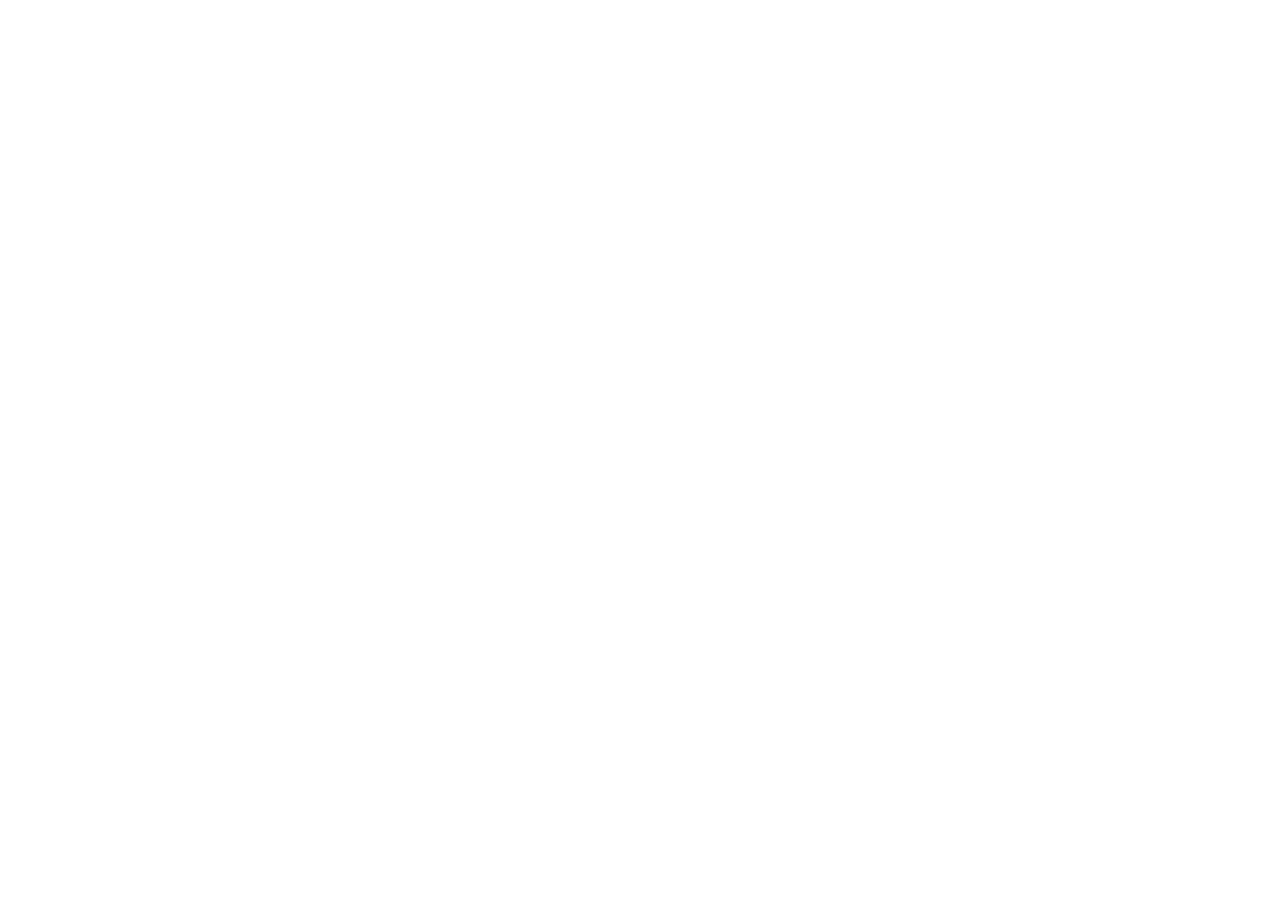
==== contactpage.html @ 4d077970 "bestanden aangemaakt" ====
<!DOCTYPE html>
<html lang="en">
<head>
    <meta charset="UTF-8">
    <meta http-equiv="X-UA-Compatible" content="IE=edge">
    <meta name="viewport" content="width=device-width, initial-scale=1.0">
    <title>Document</title>
    <link rel="stylesheet" href="styles/style.css">
</head>
<body>
    
    <script src="scripts/script.js"></script>
</body>
</html>
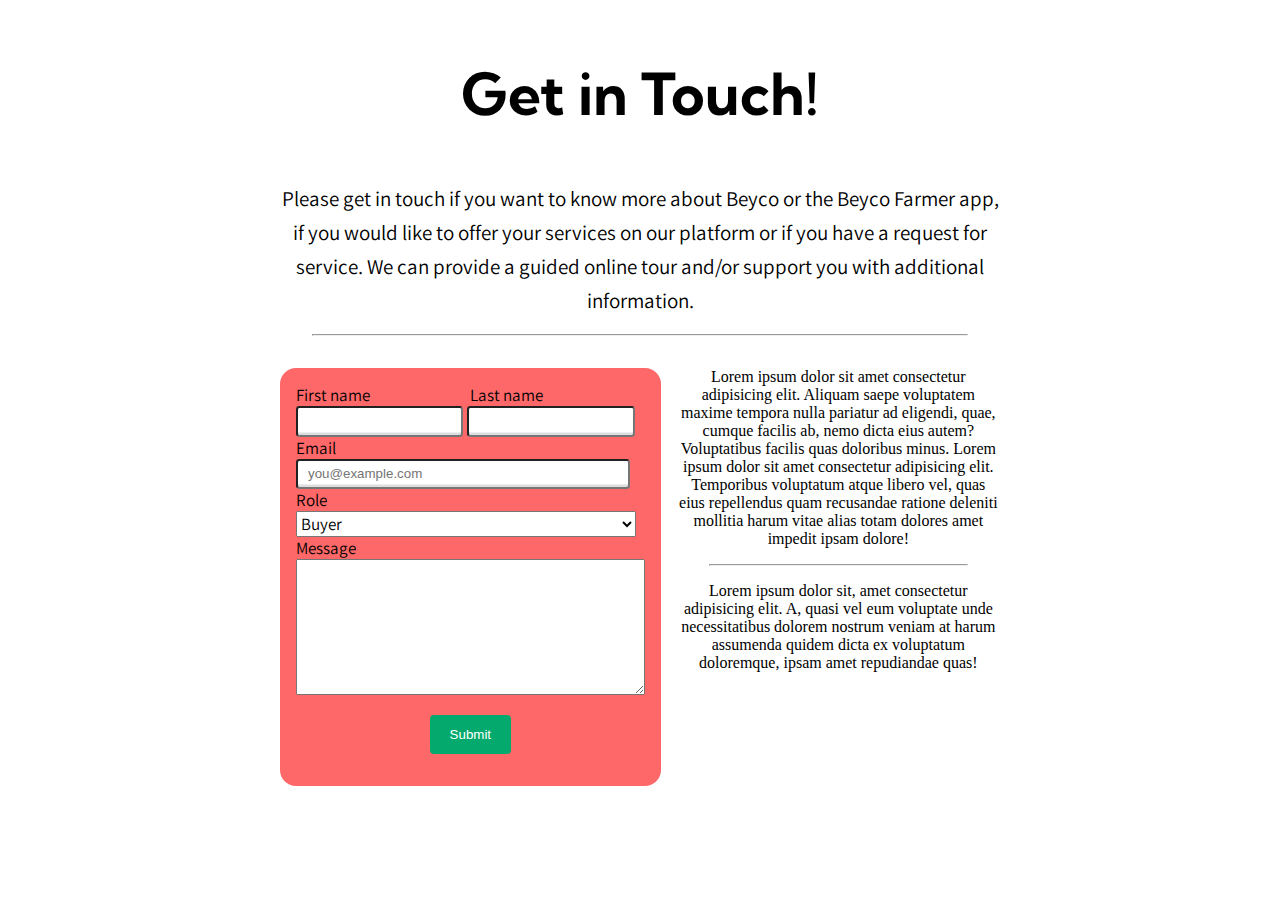
==== commit ec844421: "." ====
--- a/contactpage.html
+++ b/contactpage.html
@@ -1,5 +1,6 @@
 <!DOCTYPE html>
 <html lang="en">
+
 <head>
     <meta charset="UTF-8">
     <meta http-equiv="X-UA-Compatible" content="IE=edge">
@@ -7,8 +8,63 @@
     <title>Document</title>
     <link rel="stylesheet" href="styles/style.css">
 </head>
+
 <body>
-    
+
+    <main>
+
+
+        <div class="grid-item-1">
+            <h1 id="title">Get in Touch!</h1>
+            <p id="intro">Please get in touch if you want to know more about Beyco or the Beyco Farmer app, if you
+                would like to offer your services on our platform or if you have a request for service. We can
+                provide a guided online tour and/or support you with additional information.</p>
+            <hr class="line">
+        </div>
+        <div class="grid-item-2">
+
+            <form>
+                <div id="name">
+                    <label class="label"> First name</label>
+
+                    <label class="label"> Last name</label>
+                    <!-- <input type="text" class="input"> -->
+                </div>
+                <input type="text" class="input">
+                <input type="text" class="input">
+                <label class="label">Email</label>
+                <input type="email" class="input1" placeholder="you@example.com">
+                <label class="label">Role</label>
+                <select id="role" name="Role">
+                <option value="Buyer">Buyer</option>
+                <option value="Seller">Seller</option>
+                <option value="Trader">Trader</option>
+            </select>
+                <!-- <input type="text" class="input"> -->
+                <label class="label">Message</label>
+                <textarea id="subject" name="subject" placeholder="Write something..">
+                </textarea>
+                <div id="name1">
+                <input type="submit">
+                </div>
+            </form>
+
+        </div>
+        <section class="grid-item-3">Lorem ipsum dolor sit amet consectetur adipisicing elit. Aliquam saepe
+            voluptatem maxime tempora nulla pariatur ad eligendi, quae, cumque facilis ab, nemo dicta eius autem?
+            Voluptatibus facilis quas doloribus minus. Lorem ipsum dolor sit amet consectetur adipisicing elit.
+            Temporibus voluptatum atque libero vel, quas eius repellendus quam recusandae ratione deleniti mollitia
+            harum vitae alias totam dolores amet impedit ipsam dolore!
+            <hr class="line"> Lorem ipsum dolor sit, amet consectetur adipisicing elit. A, quasi vel eum voluptate unde
+            necessitatibus dolorem nostrum veniam at harum assumenda quidem dicta ex voluptatum doloremque, ipsam amet
+            repudiandae quas! </section>
+
+
+
+
+    </main>
+
     <script src="scripts/script.js"></script>
 </body>
+
 </html>--- a/styles/style.css
+++ b/styles/style.css
@@ -0,0 +1,150 @@
+@import url('https://fonts.googleapis.com/css2?family=Kumbh+Sans&display=swap');
+@import url('https://fonts.googleapis.com/css2?family=Assistant&display=swap');
+
+* {
+    margin: 0;
+    padding: 0;
+
+}
+
+
+
+main {
+    display: grid;
+    grid-template-columns: 1fr 1fr;
+    grid-gap: 1em;
+    width: 45em;
+    margin: 0 auto;
+    padding-top: 4em;
+
+
+}
+
+#title {
+    font-family: 'Kumbh Sans', sans-serif;
+    font-size: 58px;
+    line-height: 60px;
+    letter-spacing: 3%;
+    padding-bottom: 1em;
+
+}
+
+#intro {
+    font-family: 'Assistant', sans-serif;
+    font-size: 21px;
+    line-height: 34px;
+
+}
+
+.line {
+
+    margin: 1em 2em 1em 2em;
+}
+
+
+.grid-item-1 {
+
+    text-align: center;
+    grid-column-start: 1;
+    grid-column-end: 3;
+
+}
+
+.input {
+    /* display: flex; */
+    /* flex-direction: row; */
+    align-items: flex-start;
+    /* background: #FFFFFF; */
+    box-shadow: inset 0px -2.5px 0px #DDDEE0;
+    border-radius: 3.4px;
+    width: 10em;
+    height: 2em;
+    padding-left: 30px;
+    /* flex: 1; */
+}
+
+ .input1 {
+    /* display: flex; */
+    /* flex-direction: row; */
+
+    /* background: #FFFFFF; */
+    box-shadow: inset 0px -2.5px 0px #DDDEE0;
+    border-radius: 3.4px;
+    width: 24em;
+    height: 2em;
+    padding-left: 10px;
+    /* flex: 1; */
+} 
+
+.label {
+
+    display: flex;
+    font-family: 'Assistant', sans-serif;
+    font-size: 17px;
+    line-height: 22px;
+    flex: 1;
+}
+
+select{
+    display: flex;
+    font-family: 'Assistant', sans-serif;
+    font-size: 17px;
+    line-height: 22px;
+    flex: 1;
+    width: 20em;
+}
+
+#name {
+    display: flex;
+    /* justify-content: center; */
+   
+}
+#name1 {
+    display: flex;
+    justify-content: center;
+    margin: 1em;
+}
+
+textarea {
+    min-width: 26em;
+    min-height: 10em;
+    max-width: 26em;
+    max-height: 11em;
+
+}
+
+input[type=submit] {
+    background-color: #04AA6D;
+    color: white;
+    padding: 12px 20px;
+    border: none;
+    border-radius: 4px;
+    cursor: pointer;
+   
+  }
+
+
+
+
+
+
+
+
+
+
+.grid-item-2 {
+    background-color: rgba(255, 66, 66, 0.8);
+    /* text-align: center; */
+    display: flex;
+    /* flex-direction: row; */
+    padding: 1em;
+    border-radius: 1em;
+}
+
+.grid-item-3 {
+    /* background-color: rgba(255, 0, 0, 0.8); */
+    /* border: 1px solid rgba(0, 0, 0, 0.8); */
+
+
+    text-align: center;
+}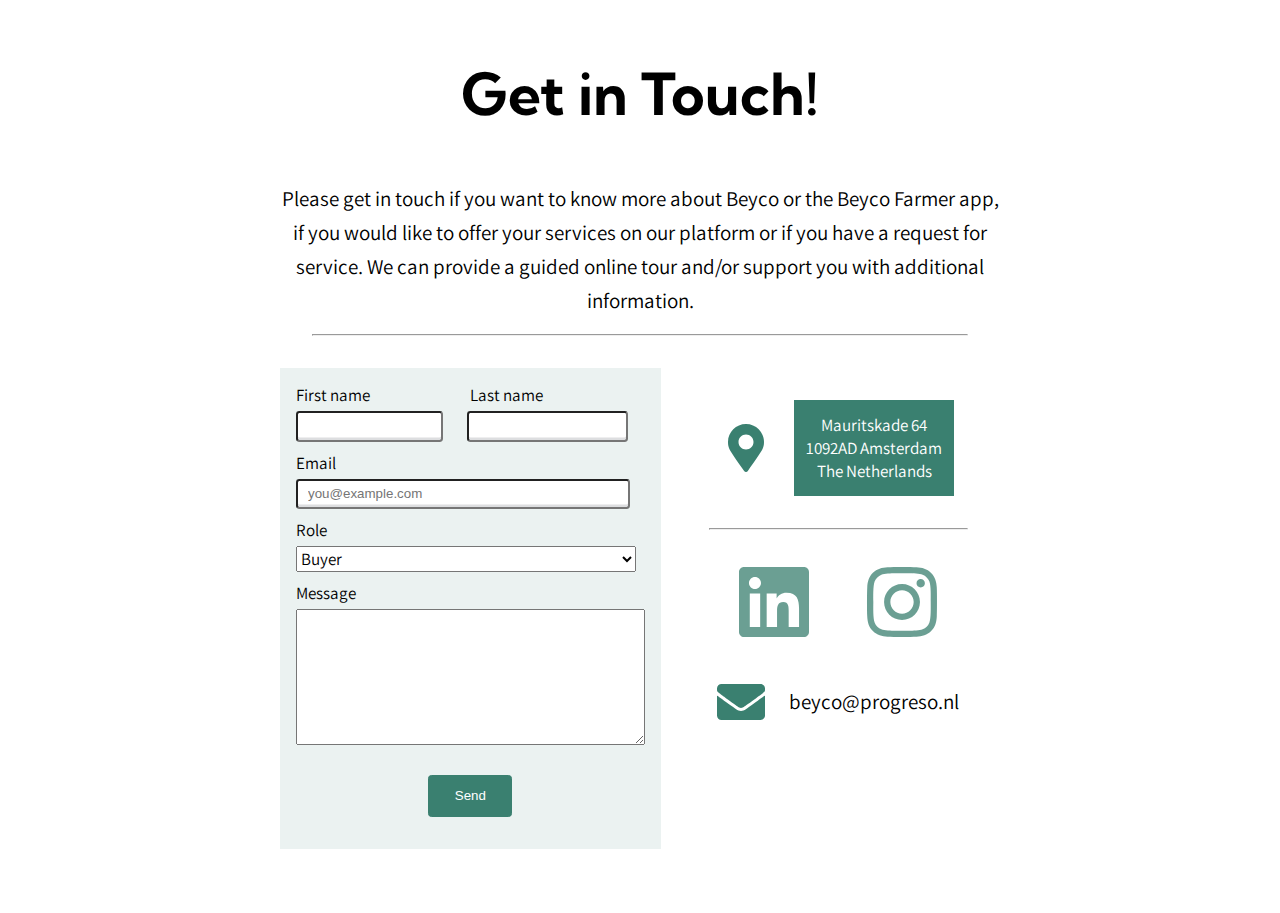
==== commit 45898dac: ":)" ====
--- a/contactpage.html
+++ b/contactpage.html
@@ -25,39 +25,53 @@
 
             <form>
                 <div id="name">
-                    <label class="label"> First name</label>
-
-                    <label class="label"> Last name</label>
-                    <!-- <input type="text" class="input"> -->
+                    <label class="label" for="firstname"> First name</label>
+                    <label class="label" for="lastname"> Last name</label>
                 </div>
-                <input type="text" class="input">
-                <input type="text" class="input">
-                <label class="label">Email</label>
-                <input type="email" class="input1" placeholder="you@example.com">
+                <input type="text" class="input" id="firstname">
+                <input type="text" class="input2" id="lastname">
+                <label class="label" for="email">Email</label>
+                <input type="email" class="input1" id="email" placeholder="you@example.com">
                 <label class="label">Role</label>
                 <select id="role" name="Role">
-                <option value="Buyer">Buyer</option>
-                <option value="Seller">Seller</option>
-                <option value="Trader">Trader</option>
-            </select>
+                    <option value="Buyer">Buyer</option>
+                    <option value="Seller">Seller</option>
+                    <option value="Trader">Trader</option>
+                </select>
                 <!-- <input type="text" class="input"> -->
-                <label class="label">Message</label>
-                <textarea id="subject" name="subject" placeholder="Write something..">
+                <label class="label" for="message">Message</label>
+                <textarea id="message" name="subject" placeholder="Write something..">
                 </textarea>
                 <div id="name1">
-                <input type="submit">
+                    <input type="submit" value="Send" id="sendbutton">
                 </div>
             </form>
 
         </div>
-        <section class="grid-item-3">Lorem ipsum dolor sit amet consectetur adipisicing elit. Aliquam saepe
-            voluptatem maxime tempora nulla pariatur ad eligendi, quae, cumque facilis ab, nemo dicta eius autem?
-            Voluptatibus facilis quas doloribus minus. Lorem ipsum dolor sit amet consectetur adipisicing elit.
-            Temporibus voluptatum atque libero vel, quas eius repellendus quam recusandae ratione deleniti mollitia
-            harum vitae alias totam dolores amet impedit ipsam dolore!
-            <hr class="line"> Lorem ipsum dolor sit, amet consectetur adipisicing elit. A, quasi vel eum voluptate unde
-            necessitatibus dolorem nostrum veniam at harum assumenda quidem dicta ex voluptatum doloremque, ipsam amet
-            repudiandae quas! </section>
+        <section class="grid-item-3">
+            <div class="container">
+                <img src="/assets/map-marker-alt-solid.svg" alt="map-icon" class="icons">
+
+                <div id="adress">
+                    <ul>
+                        <li>Mauritskade 64</li>
+                        <li>1092AD Amsterdam</li>
+                        <li>The Netherlands</li>
+                    </ul>
+                </div>
+            </div>
+            <hr class="line">
+            <div class="container">
+                <a href="https://nl.linkedin.com/company/beyco-nl" target="_blank"> <img
+                        src="/assets/linkedin-brands.svg" alt="linkedin" class="iconsSocials"></a>
+                <a href="https://www.instagram.com/beyco.nl/" target="_blank"> <img src="/assets/instagram-brands.svg"
+                        alt="instagram" class="iconsSocials"></a>
+            </div>
+            <div class="container">
+                <img src="/assets/envelope-solid.svg" alt="email" class="icons">
+                <p id="intro">beyco@progreso.nl</p>
+            </div>
+        </section>
 
 
 
--- a/styles/style.css
+++ b/styles/style.css
@@ -16,7 +16,7 @@
     width: 45em;
     margin: 0 auto;
     padding-top: 4em;
-
+    padding-bottom: 4em;
 
 }
 
@@ -39,6 +39,7 @@
 .line {
 
     margin: 1em 2em 1em 2em;
+    color: #3A8070
 }
 
 
@@ -59,11 +60,32 @@
     border-radius: 3.4px;
     width: 10em;
     height: 2em;
-    padding-left: 30px;
-    /* flex: 1; */
-}
-
- .input1 {
+    padding-left: 10px;
+    margin-top: 5px;
+    margin-bottom: 10px;
+
+
+
+}
+
+.input2 {
+    /* display: flex; */
+    /* flex-direction: row; */
+    align-items: flex-start;
+    /* background: #FFFFFF; */
+    box-shadow: inset 0px -2.5px 0px #DDDEE0;
+    border-radius: 3.4px;
+    width: 11em;
+    height: 2em;
+    padding-left: 10px;
+    margin-left: 20px;
+    margin-top: 5px;
+    margin-bottom: 10px;
+
+
+}
+
+.input1 {
     /* display: flex; */
     /* flex-direction: row; */
 
@@ -73,8 +95,11 @@
     width: 24em;
     height: 2em;
     padding-left: 10px;
-    /* flex: 1; */
-} 
+    margin-top: 5px;
+    margin-bottom: 10px;
+
+
+}
 
 .label {
 
@@ -83,22 +108,26 @@
     font-size: 17px;
     line-height: 22px;
     flex: 1;
-}
-
-select{
+    /* color: #FFFFFF; */
+}
+
+select {
     display: flex;
     font-family: 'Assistant', sans-serif;
     font-size: 17px;
     line-height: 22px;
     flex: 1;
     width: 20em;
+    margin-top: 5px;
+    margin-bottom: 10px;
 }
 
 #name {
     display: flex;
     /* justify-content: center; */
-   
-}
+
+}
+
 #name1 {
     display: flex;
     justify-content: center;
@@ -110,20 +139,28 @@
     min-height: 10em;
     max-width: 26em;
     max-height: 11em;
-
-}
-
-input[type=submit] {
-    background-color: #04AA6D;
-    color: white;
-    padding: 12px 20px;
-    border: none;
-    border-radius: 4px;
+    margin-top: 5px;
+    margin-bottom: 10px;
+
+}
+
+#sendbutton {
+    background-color: #3A8070;
+    color: #FFFFFF;
+
+    padding: 12.75px 25.5px;
+    border: 1px solid #3A8070;
+    border-radius: 3.4px;
     cursor: pointer;
-   
-  }
-
-
+
+}
+
+#sendbutton:hover {
+
+    background-color: #FFFFFF;
+    color: #3A8070;
+    box-shadow: 0px 0px 0px 4px rgba(58, 128, 112, 0.2);
+}
 
 
 
@@ -133,18 +170,78 @@
 
 
 .grid-item-2 {
-    background-color: rgba(255, 66, 66, 0.8);
+    background-color: #EBF2F1;
     /* text-align: center; */
     display: flex;
     /* flex-direction: row; */
     padding: 1em;
-    border-radius: 1em;
+    /* border-radius: 1em; */
 }
 
 .grid-item-3 {
     /* background-color: rgba(255, 0, 0, 0.8); */
     /* border: 1px solid rgba(0, 0, 0, 0.8); */
 
-
     text-align: center;
+}
+
+#adress {
+
+    width: 10em;
+    height: 6em;
+    background-color: #3A8070;
+    display: flex;
+    align-items: center;
+    justify-content: center;
+
+
+
+}
+
+.icons {
+    width: 3em;
+    height: 3em;
+    margin-right: 1.5em;
+    /* verander kleur in svg */
+}
+
+.iconsSocials {
+    width: 5em;
+    height: 5em;
+    margin: 0em 1.5em 0em 1.5em;
+    opacity: 75%;
+    /* transition: 1s ease-in-out; */
+    /* verander kleur in svg */
+}
+
+.iconsSocials:hover {
+    /* transform: scale(1.1); */
+    opacity: 100%;
+    border-bottom: 1px solid #3A8070;
+
+    /* verander kleur in svg */
+}
+
+.container {
+
+    display: flex;
+    justify-content: center;
+    align-items: center;
+    margin-bottom: 2em;
+    margin-top: 2em;
+
+}
+
+/* ul{
+   text-align: left;
+
+} */
+
+li {
+    line-height: 23px;
+    list-style: none;
+    font-family: 'Assistant', sans-serif;
+    font-size: 17px;
+    color: #FFFFFF;
+
 }